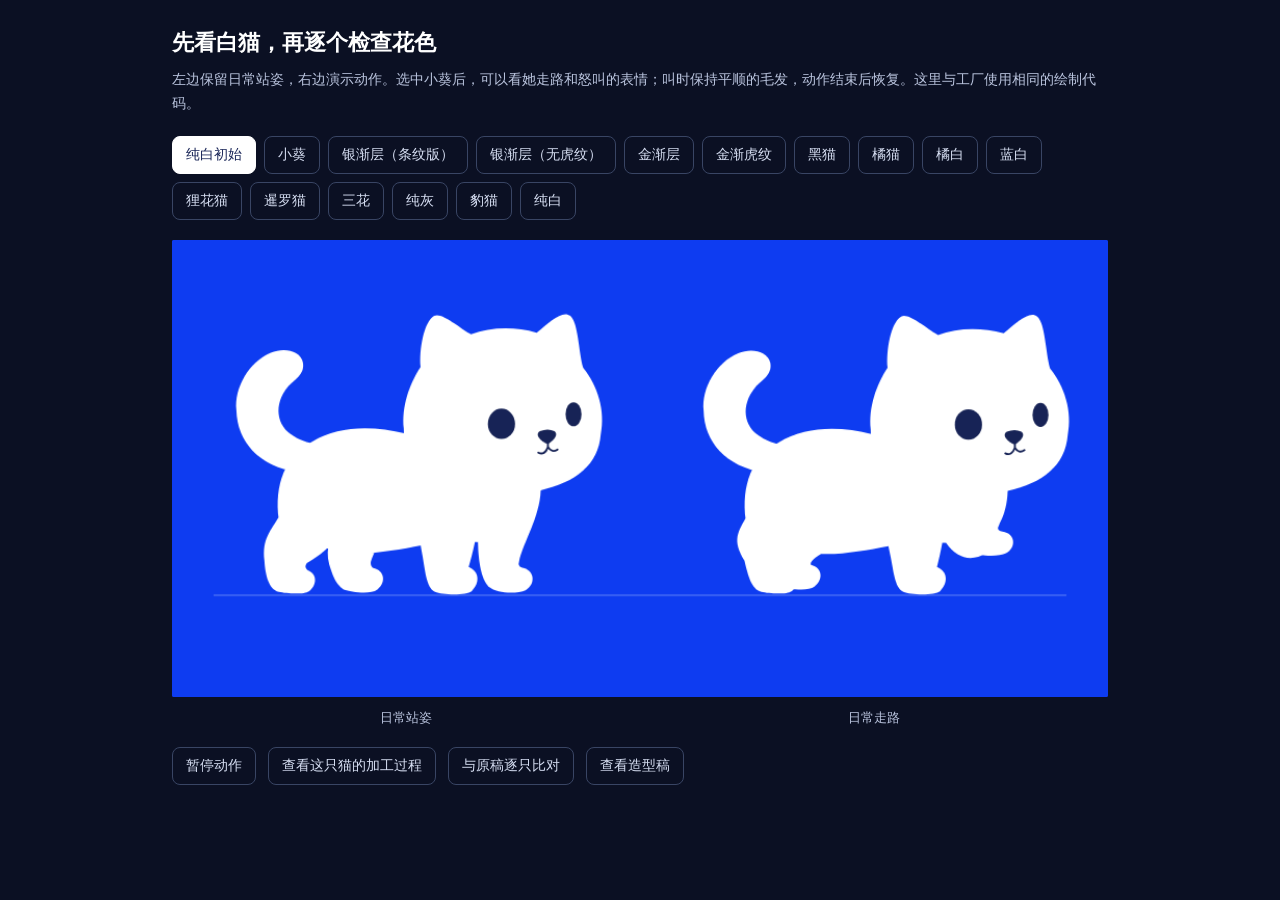
==== cat-review.html @ 67b33727 "保存已验收的十五猫加工厂动效线" ====
<!doctype html>
<html lang="zh-CN">
<head>
<meta charset="utf-8">
<meta name="viewport" content="width=device-width, initial-scale=1">
<title>小猫形态检查</title>
<style>
*{box-sizing:border-box}body{margin:0;background:#0b1023;color:#fff;font-family:system-ui,sans-serif}main{max-width:980px;margin:auto;padding:28px 22px}h1{font-size:22px;font-weight:600;margin:0 0 10px}p{color:#bbc5df;font-size:14px;line-height:1.7;margin:8px 0 18px}nav{display:flex;flex-wrap:wrap;gap:8px;margin:20px 0}button,a{font:inherit;font-size:14px;border:1px solid #394564;border-radius:8px;padding:9px 13px;color:#d6def2;background:transparent;text-decoration:none;cursor:pointer}button[aria-pressed="true"]{background:#fff;color:#172356;border-color:#fff}canvas{display:block;width:100%;height:auto;background:#0e3cf1;border-radius:2px}footer{display:flex;gap:12px;margin-top:20px;flex-wrap:wrap}.legend{display:flex;justify-content:space-around;color:#bbc5df;font-size:13px;margin:12px 0}a:hover,button:hover{border-color:#bacbff}button:focus-visible,a:focus-visible{outline:2px solid white;outline-offset:3px}
</style>
<style>[hidden]{display:none!important}#actions{margin:0 0 16px}</style>
</head>
<body>
<main>
<h1>先看白猫，再逐个检查花色</h1>
<p>左边保留日常站姿，右边演示动作。选中小葵后，可以看她走路和怒叫的表情；叫时保持平顺的毛发，动作结束后恢复。这里与工厂使用相同的绘制代码。</p>
<nav id="choices" aria-label="选择猫咪花色"></nav>
<nav id="actions" aria-label="选择小葵的动作" hidden></nav>
<canvas id="cats" width="900" height="440" role="img" aria-label="白猫站立和行走对照"></canvas>
<div class="legend"><span>日常站姿</span><span id="action-label">日常走路</span></div>
<footer><button id="pause">暂停动作</button><a id="factory-link" href="index.html">查看这只猫的加工过程</a><a id="art-comparison" href="review/逐只比对.html">与原稿逐只比对</a><a id="character-reference" href="圆头造型参考.png">查看造型稿</a></footer>
</main>
<script src="timeline.js"></script><script src="cat.js"></script><script src="cat-review.js"></script>
</body>
</html>
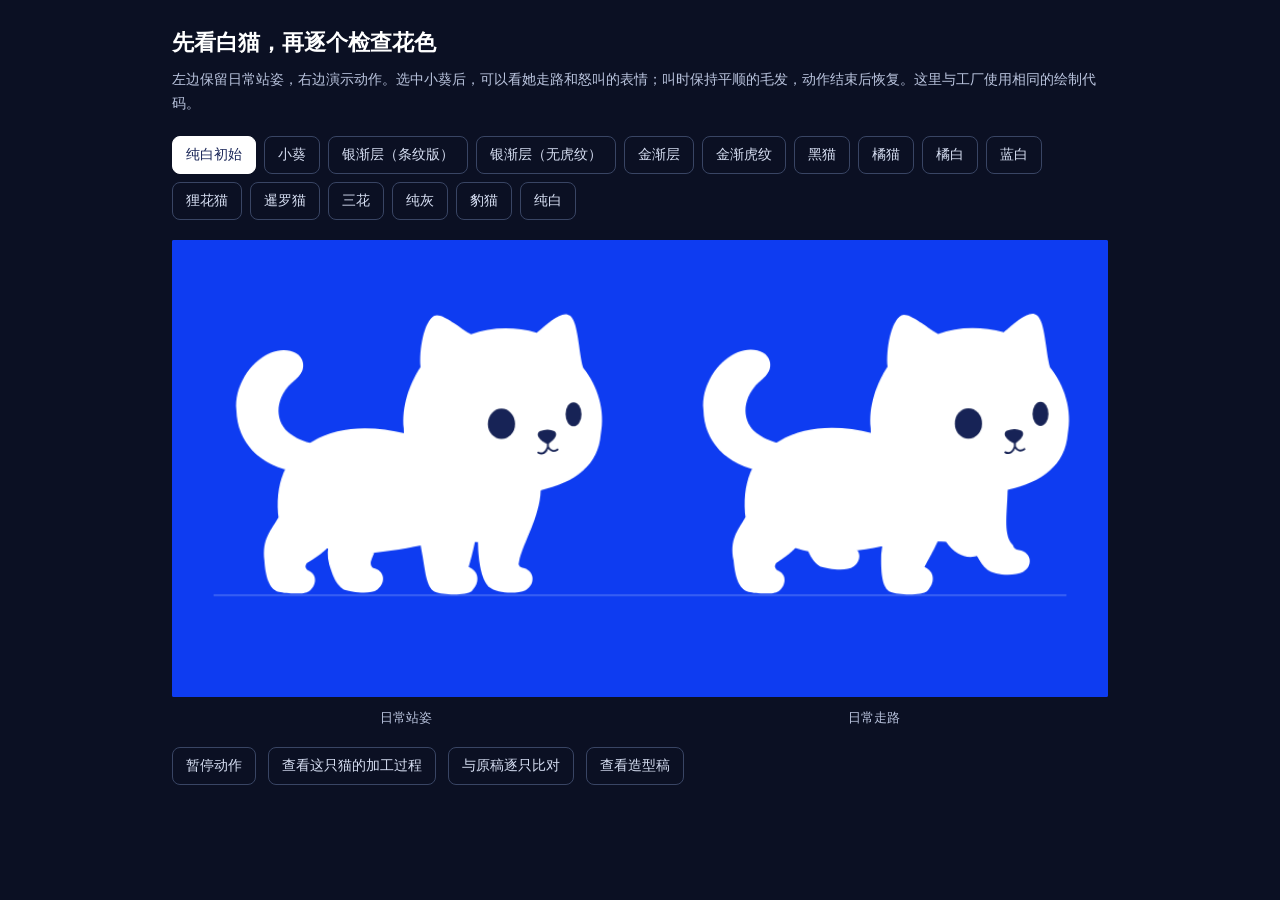
==== commit b906d644: "整理美术资料与检查脚本，补充项目入口说明" ====
--- a/cat-review.html
+++ b/cat-review.html
@@ -17,7 +17,7 @@
 <nav id="actions" aria-label="选择小葵的动作" hidden></nav>
 <canvas id="cats" width="900" height="440" role="img" aria-label="白猫站立和行走对照"></canvas>
 <div class="legend"><span>日常站姿</span><span id="action-label">日常走路</span></div>
-<footer><button id="pause">暂停动作</button><a id="factory-link" href="index.html">查看这只猫的加工过程</a><a id="art-comparison" href="review/逐只比对.html">与原稿逐只比对</a><a id="character-reference" href="圆头造型参考.png">查看造型稿</a></footer>
+<footer><button id="pause">暂停动作</button><a id="factory-link" href="index.html">查看这只猫的加工过程</a><a id="art-comparison" href="review/逐只比对.html">与原稿逐只比对</a><a id="character-reference" href="美术审核/分镜与造型/圆头造型参考.png">查看造型稿</a></footer>
 </main>
 <script src="timeline.js"></script><script src="cat.js"></script><script src="cat-review.js"></script>
 </body>
